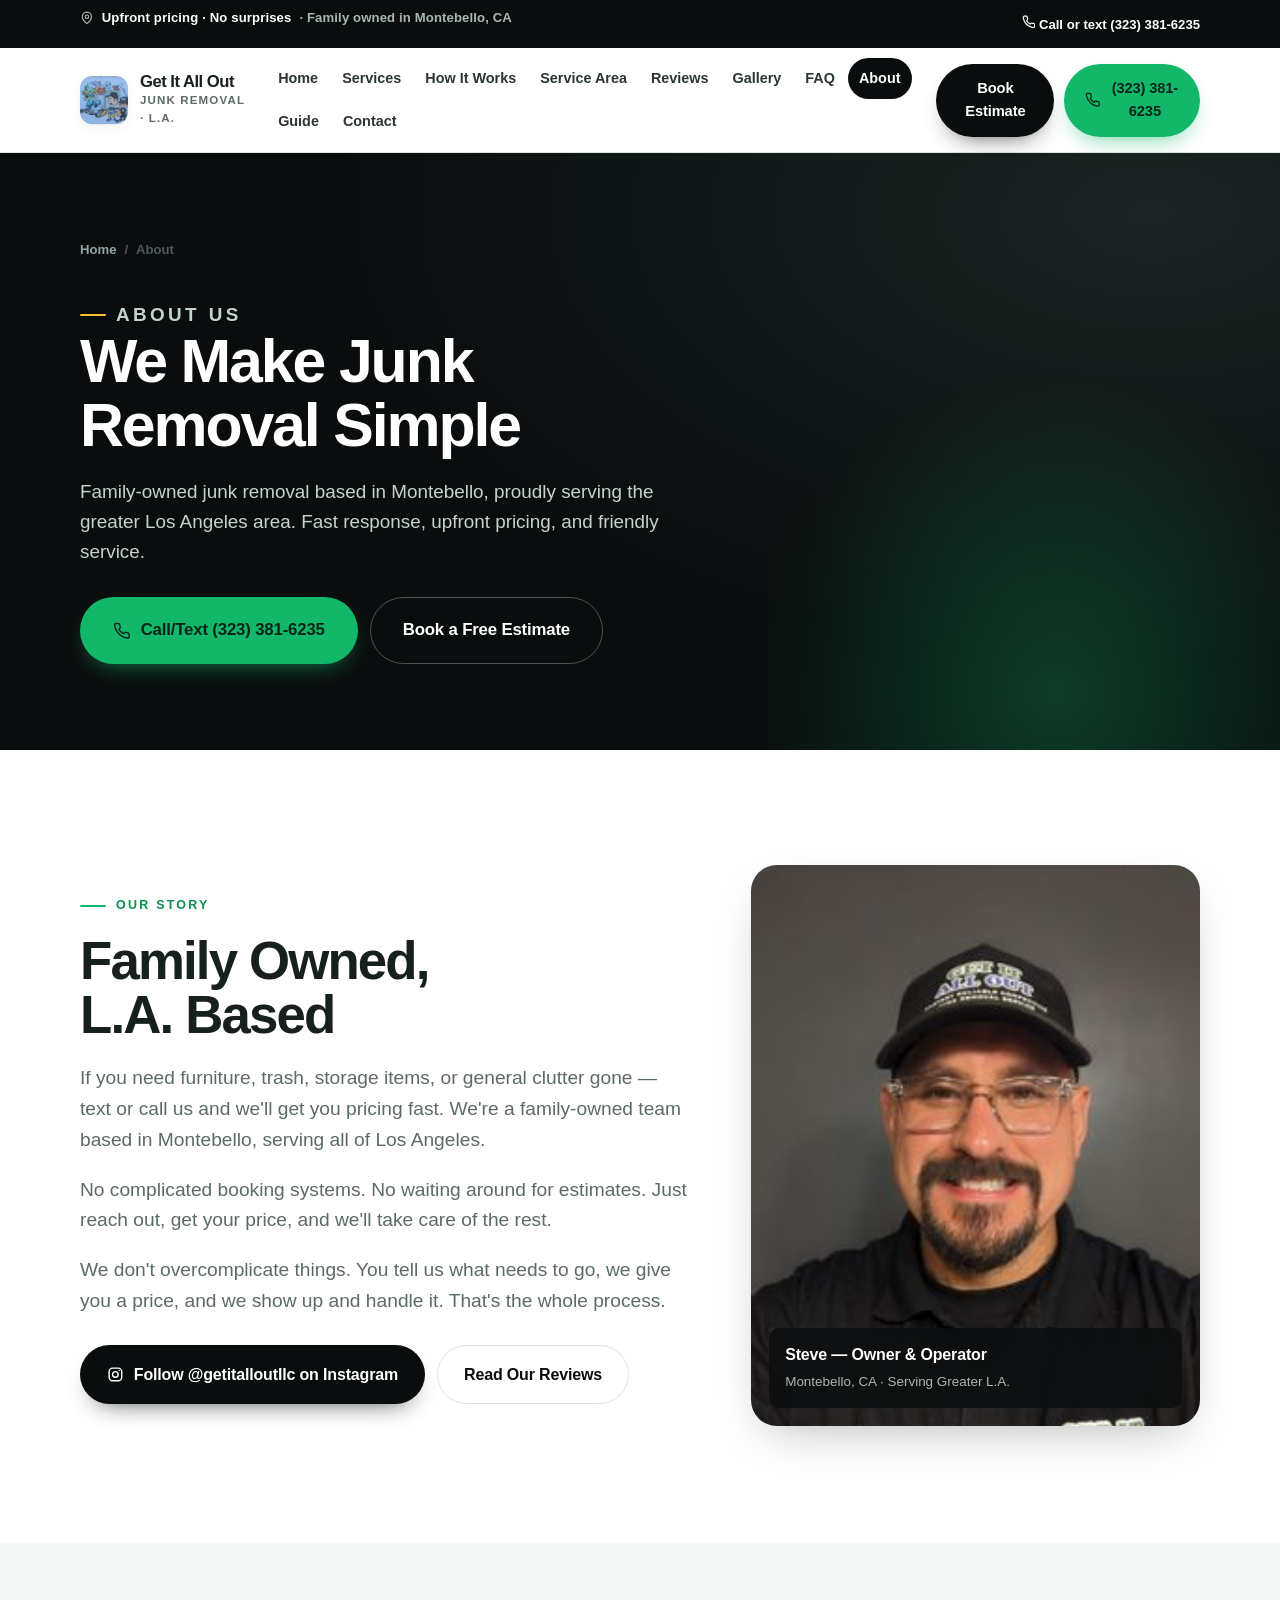
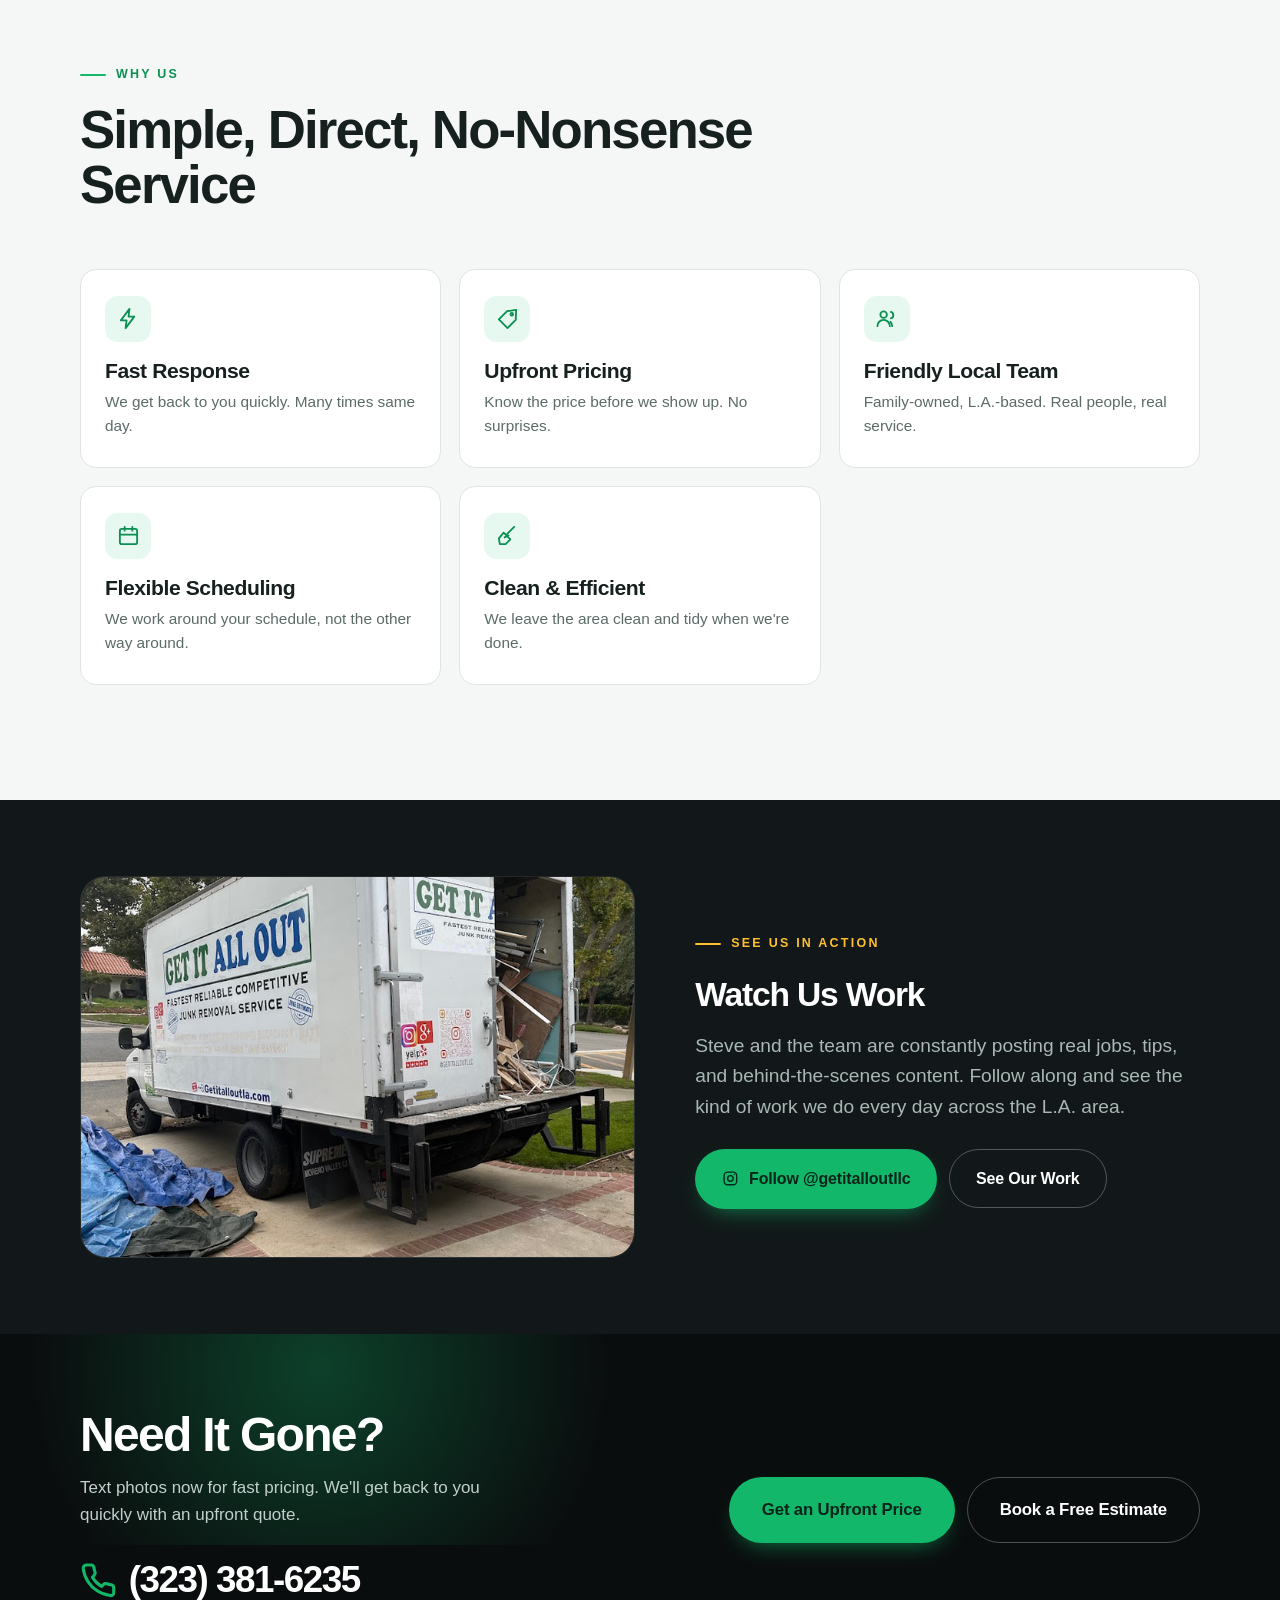
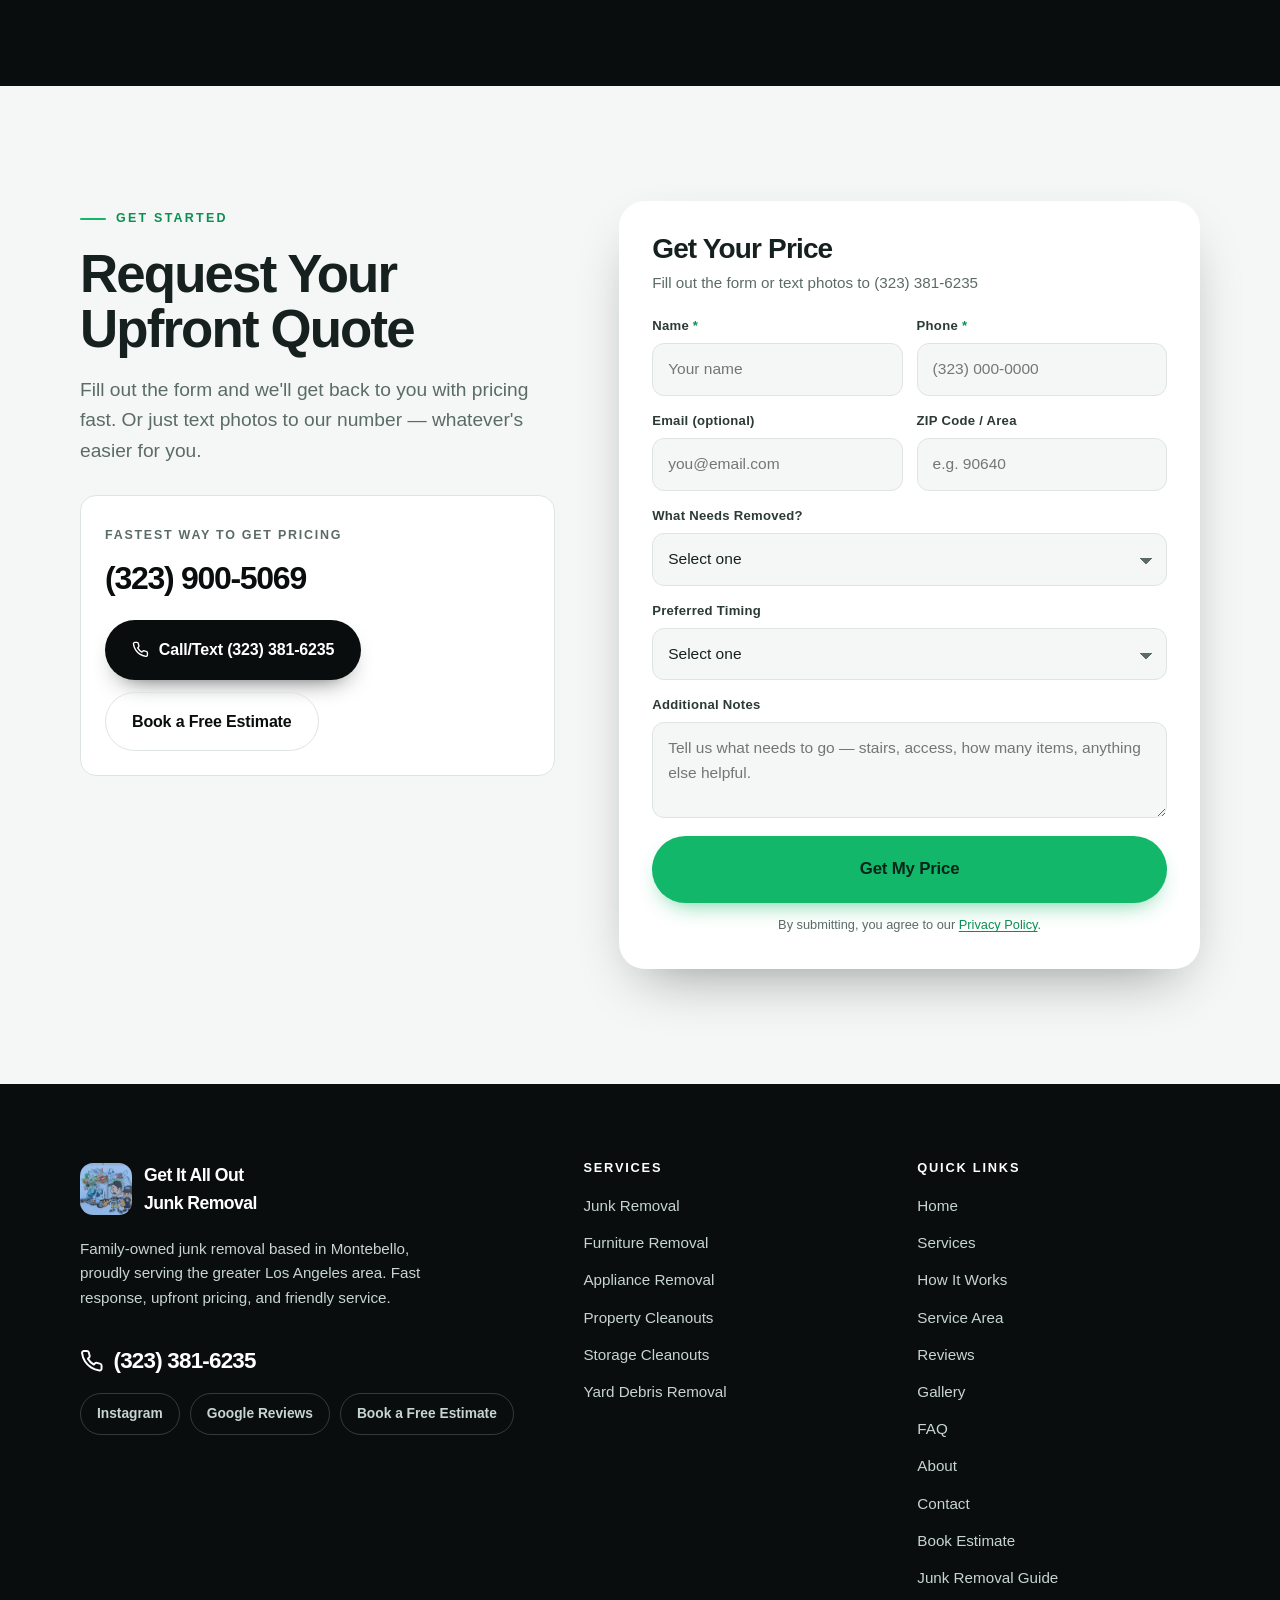
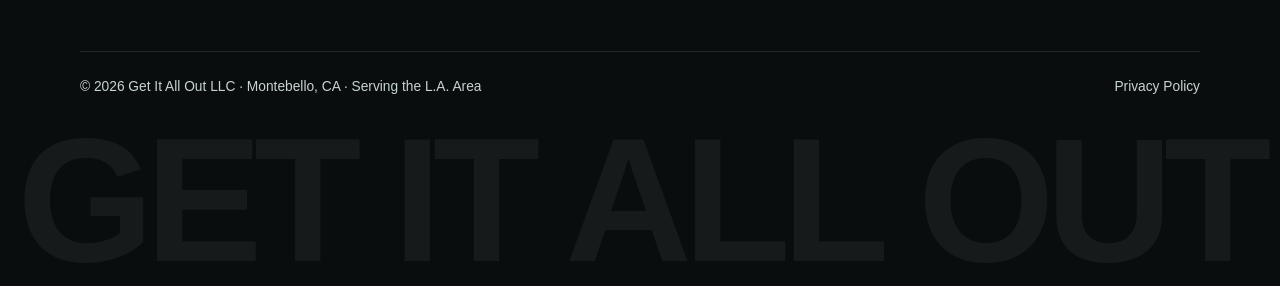
==== About/index.html @ 861f8043 "feat: website redesign" ====
<!DOCTYPE html>
<html lang="en">
<head>
  <meta charset="utf-8">
  <meta name="viewport" content="width=device-width, initial-scale=1">
  <title>About | Get It All Out Junk</title>
  <meta name="description" content="Get It All Out is a family-owned junk removal team based in Montebello, CA, serving all of Los Angeles. Simple, direct, no-nonsense service.">
  <meta name="theme-color" content="#0A0D0E">
  <meta name="author" content="Get It All Out LLC">
  <meta property="og:type" content="website">
  <meta property="og:site_name" content="Get It All Out Junk Removal">
  <meta property="og:title" content="About | Get It All Out Junk">
  <meta property="og:description" content="Get It All Out is a family-owned junk removal team based in Montebello, CA, serving all of Los Angeles. Simple, direct, no-nonsense service.">
  <meta property="og:image" content="/images/source/01-342e89443-fd9b103b1e5926c5d23c7da8d892de163de7a77faee67c82ac.png">
  <meta name="twitter:card" content="summary_large_image">
  <link rel="icon" href="/favicon.svg" type="image/svg+xml">
  <link rel="apple-touch-icon" href="/images/source/00-4235836e4-3867491998459488829.jpg">
  <link rel="stylesheet" href="/assets/css/styles.css">
</head>
<body>
  <a class="sr-only" href="#main">Skip to main content</a>
  <header class="site-header">
    <div class="header-top">
      <div class="container">
        <p class="header-top__pitch"><svg class="ico" viewBox="0 0 24 24" fill="none" stroke="currentColor" stroke-width="2" stroke-linecap="round" stroke-linejoin="round" aria-hidden="true"><path d="M20 10c0 6-8 12-8 12s-8-6-8-12a8 8 0 0 1 16 0Z"/><circle cx="12" cy="10" r="3"/></svg> <strong>Upfront pricing · No surprises</strong> · Family owned in Montebello, CA</p>
        <div class="header-top__links">
          <a href="tel:3233816235"><svg class="ico" viewBox="0 0 24 24" fill="none" stroke="currentColor" stroke-width="2" stroke-linecap="round" stroke-linejoin="round" aria-hidden="true"><path d="M22 16.9v3a2 2 0 0 1-2.2 2 19.8 19.8 0 0 1-8.6-3.1 19.5 19.5 0 0 1-6-6A19.8 19.8 0 0 1 2.1 4.2A2 2 0 0 1 4.1 2h3a2 2 0 0 1 2 1.7 12.8 12.8 0 0 0 .7 2.8 2 2 0 0 1-.5 2.1L8.1 9.9a16 16 0 0 0 6 6l1.3-1.3a2 2 0 0 1 2.1-.4 12.8 12.8 0 0 0 2.8.7 2 2 0 0 1 1.7 2Z"/></svg> Call or text (323) 381-6235</a>
        </div>
      </div>
    </div>
    <div class="container header-bar">
      <a class="brand" href="/">
        <img src="/images/source/00-4235836e4-3867491998459488829.jpg" alt="Get It All Out Junk Removal logo" width="48" height="48">
        <span>
          <span class="brand__name">Get It All Out</span>
          <span class="brand__sub">Junk Removal · L.A.</span>
        </span>
      </a>
      <nav class="nav" id="site-nav" aria-label="Main navigation">
        <button class="nav-close" type="button" aria-label="Close navigation">&times;</button>
          <a href="/">Home</a>
          <a href="/Services/">Services</a>
          <a href="/HowItWorks/">How It Works</a>
          <a href="/ServiceArea/">Service Area</a>
          <a href="/Reviews/">Reviews</a>
          <a href="/Gallery/">Gallery</a>
          <a href="/FAQ/">FAQ</a>
          <a href="/About/" aria-current="page">About</a>
          <a href="/JunkRemovalGuide/">Guide</a>
          <a href="/Contact/">Contact</a>
        <div class="nav__cta">
          <a class="btn btn--dark" href="/Booking/">Book a Free Estimate</a>
          <a class="btn" href="tel:3233816235"><svg class="ico" viewBox="0 0 24 24" fill="none" stroke="currentColor" stroke-width="2" stroke-linecap="round" stroke-linejoin="round" aria-hidden="true"><path d="M22 16.9v3a2 2 0 0 1-2.2 2 19.8 19.8 0 0 1-8.6-3.1 19.5 19.5 0 0 1-6-6A19.8 19.8 0 0 1 2.1 4.2A2 2 0 0 1 4.1 2h3a2 2 0 0 1 2 1.7 12.8 12.8 0 0 0 .7 2.8 2 2 0 0 1-.5 2.1L8.1 9.9a16 16 0 0 0 6 6l1.3-1.3a2 2 0 0 1 2.1-.4 12.8 12.8 0 0 0 2.8.7 2 2 0 0 1 1.7 2Z"/></svg> Call/Text (323) 381-6235</a>
        </div>
      </nav>
      <div class="nav-backdrop"></div>
      <div class="header-cta">
        <a class="btn btn--dark" href="/Booking/">Book Estimate</a>
        <a class="btn" href="tel:3233816235"><svg class="ico" viewBox="0 0 24 24" fill="none" stroke="currentColor" stroke-width="2" stroke-linecap="round" stroke-linejoin="round" aria-hidden="true"><path d="M22 16.9v3a2 2 0 0 1-2.2 2 19.8 19.8 0 0 1-8.6-3.1 19.5 19.5 0 0 1-6-6A19.8 19.8 0 0 1 2.1 4.2A2 2 0 0 1 4.1 2h3a2 2 0 0 1 2 1.7 12.8 12.8 0 0 0 .7 2.8 2 2 0 0 1-.5 2.1L8.1 9.9a16 16 0 0 0 6 6l1.3-1.3a2 2 0 0 1 2.1-.4 12.8 12.8 0 0 0 2.8.7 2 2 0 0 1 1.7 2Z"/></svg> (323) 381-6235</a>
        <button class="nav-toggle" type="button" aria-expanded="false" aria-controls="site-nav">
          <span></span> Menu
        </button>
      </div>
    </div>
  </header>

  <main id="main">
    <section class="page-hero">
      <div class="container">
        <nav class="crumbs" aria-label="Breadcrumb">
          <a href="/">Home</a> <span>/</span> <span>About</span>
        </nav>
        <div class="page-hero__inner">
          <p class="eyebrow eyebrow--light">About Us</p>
          <h1>We Make Junk<br>Removal Simple</h1>
          <p>Family-owned junk removal based in Montebello, proudly serving the greater Los Angeles area. Fast response, upfront pricing, and friendly service.</p>
          <div class="btn-row">
            <a class="btn btn--lg" href="tel:3233816235"><svg class="ico" viewBox="0 0 24 24" fill="none" stroke="currentColor" stroke-width="2" stroke-linecap="round" stroke-linejoin="round" aria-hidden="true"><path d="M22 16.9v3a2 2 0 0 1-2.2 2 19.8 19.8 0 0 1-8.6-3.1 19.5 19.5 0 0 1-6-6A19.8 19.8 0 0 1 2.1 4.2A2 2 0 0 1 4.1 2h3a2 2 0 0 1 2 1.7 12.8 12.8 0 0 0 .7 2.8 2 2 0 0 1-.5 2.1L8.1 9.9a16 16 0 0 0 6 6l1.3-1.3a2 2 0 0 1 2.1-.4 12.8 12.8 0 0 0 2.8.7 2 2 0 0 1 1.7 2Z"/></svg> Call/Text (323) 381-6235</a>
            <a class="btn btn--ghost btn--lg" href="/Booking/">Book a Free Estimate</a>
          </div>
        </div>
      </div>
    </section>
    <section class="section">
      <div class="container split split--wide-left">
        <div class="reveal">
          <p class="eyebrow">Our Story</p>
          <h2>Family Owned,<br>L.A. Based</h2>
          <p class="lede" style="margin-top:20px">If you need furniture, trash, storage items, or general clutter gone — text or call us and we'll get you pricing fast. We're a family-owned team based in Montebello, serving all of Los Angeles.</p>
          <p class="lede" style="margin-top:16px">No complicated booking systems. No waiting around for estimates. Just reach out, get your price, and we'll take care of the rest.</p>
          <p class="lede" style="margin-top:16px">We don't overcomplicate things. You tell us what needs to go, we give you a price, and we show up and handle it. That's the whole process.</p>
          <div class="btn-row" style="margin-top:28px">
            <a class="btn btn--dark" href="https://www.instagram.com/getitalloutllc" target="_blank" rel="noopener"><svg class="ico" viewBox="0 0 24 24" fill="none" stroke="currentColor" stroke-width="2" stroke-linecap="round" stroke-linejoin="round" aria-hidden="true"><rect x="3" y="3" width="18" height="18" rx="5"/><circle cx="12" cy="12" r="4"/><path d="M17.5 6.5h.01"/></svg> Follow @getitalloutllc on Instagram</a>
            <a class="btn btn--outline" href="/Reviews/">Read Our Reviews</a>
          </div>
        </div>
        <div class="portrait reveal">
          <img src="/images/source/02-b3a10351251fec507ca925e68c69e0afa06f251ff2465fe71ad23e2c6fd7.jpg" alt="Steve, owner of Get It All Out Junk Removal, family-owned business based in Montebello, CA serving the L.A. area" loading="lazy">
          <div class="portrait__tag">
            <strong>Steve — Owner &amp; Operator</strong>
            <span>Montebello, CA · Serving Greater L.A.</span>
          </div>
        </div>
      </div>
    </section>

    <section class="section section--mist">
      <div class="container">
        <div class="section-head">
          <p class="eyebrow">Why Us</p>
          <h2>Simple, Direct, No-Nonsense Service</h2>
        </div>
        <div class="grid grid--3">
          <article class="card reveal"><div class="card__icon"><svg viewBox="0 0 24 24" fill="none" stroke="currentColor" stroke-width="1.9" stroke-linecap="round" stroke-linejoin="round" aria-hidden="true"><path d="M13 2 4 14h6l-1 8 9-12h-6Z"/></svg></div><h3>Fast Response</h3><p>We get back to you quickly. Many times same day.</p></article>
          <article class="card reveal"><div class="card__icon"><svg viewBox="0 0 24 24" fill="none" stroke="currentColor" stroke-width="1.9" stroke-linecap="round" stroke-linejoin="round" aria-hidden="true"><path d="M20.6 13.4 12 22l-9-9 8.6-8.6L21 3Z"/><circle cx="16.5" cy="7.5" r="1.4"/></svg></div><h3>Upfront Pricing</h3><p>Know the price before we show up. No surprises.</p></article>
          <article class="card reveal"><div class="card__icon"><svg viewBox="0 0 24 24" fill="none" stroke="currentColor" stroke-width="1.9" stroke-linecap="round" stroke-linejoin="round" aria-hidden="true"><circle cx="9" cy="8" r="3.4"/><path d="M2.5 20a6.5 6.5 0 0 1 13 0"/><path d="M16.5 5.2a3.4 3.4 0 0 1 0 6.6"/><path d="M18 20a6.4 6.4 0 0 0-2-4.6"/></svg></div><h3>Friendly Local Team</h3><p>Family-owned, L.A.-based. Real people, real service.</p></article>
          <article class="card reveal"><div class="card__icon"><svg viewBox="0 0 24 24" fill="none" stroke="currentColor" stroke-width="1.9" stroke-linecap="round" stroke-linejoin="round" aria-hidden="true"><rect x="3" y="5" width="18" height="16" rx="2"/><path d="M8 3v4M16 3v4M3 11h18"/></svg></div><h3>Flexible Scheduling</h3><p>We work around your schedule, not the other way around.</p></article>
          <article class="card reveal"><div class="card__icon"><svg viewBox="0 0 24 24" fill="none" stroke="currentColor" stroke-width="1.9" stroke-linecap="round" stroke-linejoin="round" aria-hidden="true"><path d="M19 3 11 11"/><path d="M8 9l7 7-5 5H4l-1-6Z"/><path d="M9 14l4-2"/></svg></div><h3>Clean & Efficient</h3><p>We leave the area clean and tidy when we're done.</p></article>
        </div>
      </div>
    </section>

    <section class="section section--tight statband">
      <div class="container statband__grid">
        <div class="statband__media reveal"><img src="/images/source/01-342e89443-fd9b103b1e5926c5d23c7da8d892de163de7a77faee67c82ac.png" alt="Get It All Out Junk branded truck loaded with items for removal in Los Angeles" loading="lazy"></div>
        <div class="reveal">
          <p class="eyebrow eyebrow--light">See Us In Action</p>
          <h2>Watch Us Work</h2>
          <p class="lede lede--light" style="margin-top:18px">Steve and the team are constantly posting real jobs, tips, and behind-the-scenes content. Follow along and see the kind of work we do every day across the L.A. area.</p>
          <div class="btn-row" style="margin-top:26px">
            <a class="btn" href="https://www.instagram.com/getitalloutllc" target="_blank" rel="noopener"><svg class="ico" viewBox="0 0 24 24" fill="none" stroke="currentColor" stroke-width="2" stroke-linecap="round" stroke-linejoin="round" aria-hidden="true"><rect x="3" y="3" width="18" height="18" rx="5"/><circle cx="12" cy="12" r="4"/><path d="M17.5 6.5h.01"/></svg> Follow @getitalloutllc</a>
            <a class="btn btn--ghost" href="/Gallery/">See Our Work</a>
          </div>
        </div>
      </div>
    </section>

    <section class="section section--tight cta-band">
      <div class="container cta-band__inner">
        <div>
          <h2>Need It Gone?</h2>
          <p>Text photos now for fast pricing. We'll get back to you quickly with an upfront quote.</p>
          <a class="phone-xl" href="tel:3233816235" style="margin-top:22px"><svg class="ico" viewBox="0 0 24 24" fill="none" stroke="currentColor" stroke-width="2" stroke-linecap="round" stroke-linejoin="round" aria-hidden="true"><path d="M22 16.9v3a2 2 0 0 1-2.2 2 19.8 19.8 0 0 1-8.6-3.1 19.5 19.5 0 0 1-6-6A19.8 19.8 0 0 1 2.1 4.2A2 2 0 0 1 4.1 2h3a2 2 0 0 1 2 1.7 12.8 12.8 0 0 0 .7 2.8 2 2 0 0 1-.5 2.1L8.1 9.9a16 16 0 0 0 6 6l1.3-1.3a2 2 0 0 1 2.1-.4 12.8 12.8 0 0 0 2.8.7 2 2 0 0 1 1.7 2Z"/></svg> (323) 381-6235</a>
        </div>
        <div class="btn-row">
          <a class="btn btn--lg" href="/Contact/">Get an Upfront Price</a>
          <a class="btn btn--ghost btn--lg" href="/Booking/">Book a Free Estimate</a>
        </div>
      </div>
    </section>

    <section class="section quote-section" id="quote">
      <div class="container">
        <div class="alert-sent" role="status">
        <svg width="22" height="22" style="color:#13B76A;margin-top:3px;flex:none" viewBox="0 0 24 24" fill="none" stroke="currentColor" stroke-width="2.4" stroke-linecap="round" stroke-linejoin="round" aria-hidden="true"><path d="M20 6 9 17l-5-5"/></svg>
        <div>
          <strong>Thanks, your message was sent.</strong>
          <p>We'll get back to you with an upfront price fast. Need it sooner? Call or text <a href="tel:3233816235">(323) 381-6235</a>.</p>
        </div>
      </div>
        <div class="quote-section__grid">
          <div class="reveal">
            <p class="eyebrow">Get Started</p>
            <h2>Request Your<br>Upfront Quote</h2>
            <p class="lede" style="margin-top:18px">Fill out the form and we'll get back to you with pricing fast. Or just text photos to our number — whatever's easier for you.</p>
            <div class="fastbox">
              <span class="fastbox__label">Fastest way to get pricing</span>
              <a class="big" href="tel:3239005069">(323) 900-5069</a>
              <div class="btn-row">
                <a class="btn btn--dark" href="tel:3233816235"><svg class="ico" viewBox="0 0 24 24" fill="none" stroke="currentColor" stroke-width="2" stroke-linecap="round" stroke-linejoin="round" aria-hidden="true"><path d="M22 16.9v3a2 2 0 0 1-2.2 2 19.8 19.8 0 0 1-8.6-3.1 19.5 19.5 0 0 1-6-6A19.8 19.8 0 0 1 2.1 4.2A2 2 0 0 1 4.1 2h3a2 2 0 0 1 2 1.7 12.8 12.8 0 0 0 .7 2.8 2 2 0 0 1-.5 2.1L8.1 9.9a16 16 0 0 0 6 6l1.3-1.3a2 2 0 0 1 2.1-.4 12.8 12.8 0 0 0 2.8.7 2 2 0 0 1 1.7 2Z"/></svg> Call/Text (323) 381-6235</a>
                <a class="btn btn--outline" href="/Booking/">Book a Free Estimate</a>
              </div>
            </div>
          </div>
          <div class="reveal">
            <div class="form-card">
        <div class="form-card__head">
          <h2>Get Your Price</h2>
          <p>Fill out the form or text photos to (323) 381-6235</p>
        </div>
        <div class="form-body">
          <form method="POST" action="https://vision.leadrai.com/api/forms/5715522718ffaf05262fbb32a637762d" data-leadr>
            <input type="hidden" name="_form" value="Quote request">
            <input type="hidden" name="_page" value="">
            <input type="text" name="_gotcha" tabindex="-1" autocomplete="off" style="display:none">
            <div class="form-grid">
            <div class="field">
              <label for="f-quote-name">Name <span class="req">*</span></label>
              <input type="text" id="f-quote-name" name="name" required autocomplete="name" placeholder="Your name">
            </div>
            <div class="field">
              <label for="f-quote-phone">Phone <span class="req">*</span></label>
              <input type="tel" id="f-quote-phone" name="phone" required autocomplete="tel" placeholder="(323) 000-0000">
            </div>
            <div class="field">
              <label for="f-quote-email">Email (optional)</label>
              <input type="email" id="f-quote-email" name="email" autocomplete="email" placeholder="you@email.com">
            </div>
            <div class="field">
              <label for="f-quote-zip-code-or-area">ZIP Code / Area</label>
              <input type="text" id="f-quote-zip-code-or-area" name="ZIP code or area" placeholder="e.g. 90640">
            </div>
            <div class="field field--full">
              <label for="f-quote-what-needs-removed">What Needs Removed?</label>
              <select id="f-quote-what-needs-removed" name="What needs removed">
                <option value="">Select one</option>
                <option value="Furniture removal">Furniture removal</option>
                <option value="Appliance removal">Appliance removal</option>
                <option value="Garage junk">Garage junk</option>
                <option value="Storage unit cleanout">Storage unit cleanout</option>
                <option value="Yard debris">Yard debris</option>
                <option value="Household junk">Household junk</option>
                <option value="Property cleanout">Property cleanout</option>
                <option value="Bulky item pickup">Bulky item pickup</option>
                <option value="Something else / not sure">Something else / not sure</option>
              </select>
            </div>
            <div class="field field--full">
              <label for="f-quote-preferred-timing">Preferred Timing</label>
              <select id="f-quote-preferred-timing" name="Preferred timing">
                <option value="">Select one</option>
                <option value="As soon as possible">As soon as possible</option>
                <option value="Same day if available">Same day if available</option>
                <option value="Within a few days">Within a few days</option>
                <option value="This weekend">This weekend</option>
                <option value="Next week">Next week</option>
                <option value="Just getting pricing for now">Just getting pricing for now</option>
              </select>
            </div>
            <div class="field field--full">
              <label for="f-quote-additional-notes">Additional Notes</label>
              <textarea id="f-quote-additional-notes" name="Additional notes" placeholder="Tell us what needs to go — stairs, access, how many items, anything else helpful."></textarea>
            </div>
            </div>
            <div class="form-actions">
              <button class="btn btn--lg btn--block" type="submit">Get My Price</button>
              <p class="form-note">By submitting, you agree to our <a href="/Privacy/">Privacy Policy</a>.</p>
            </div>
          </form>
        </div>
        <div class="form-status" role="status" aria-live="polite"></div>
      </div>
          </div>
        </div>
      </div>
    </section>
  </main>

  <footer class="site-footer">
    <div class="container">
      <div class="footer-grid">
        <div>
          <div class="footer-brand">
            <img src="/images/source/00-4235836e4-3867491998459488829.jpg" alt="Get It All Out Junk Removal logo" width="52" height="52">
            <strong>Get It All Out<br>Junk Removal</strong>
          </div>
          <p>Family-owned junk removal based in Montebello, proudly serving the greater Los Angeles area. Fast response, upfront pricing, and friendly service.</p>
          <a class="footer-phone" href="tel:3233816235"><svg class="ico" viewBox="0 0 24 24" fill="none" stroke="currentColor" stroke-width="2" stroke-linecap="round" stroke-linejoin="round" aria-hidden="true"><path d="M22 16.9v3a2 2 0 0 1-2.2 2 19.8 19.8 0 0 1-8.6-3.1 19.5 19.5 0 0 1-6-6A19.8 19.8 0 0 1 2.1 4.2A2 2 0 0 1 4.1 2h3a2 2 0 0 1 2 1.7 12.8 12.8 0 0 0 .7 2.8 2 2 0 0 1-.5 2.1L8.1 9.9a16 16 0 0 0 6 6l1.3-1.3a2 2 0 0 1 2.1-.4 12.8 12.8 0 0 0 2.8.7 2 2 0 0 1 1.7 2Z"/></svg> (323) 381-6235</a>
          <div class="footer-social">
            <a href="https://www.instagram.com/getitalloutllc" target="_blank" rel="noopener">Instagram</a>
            <a href="https://share.google/wnN1zUw3tu8OWKQQQ" target="_blank" rel="noopener">Google Reviews</a>
            <a href="/Booking/">Book a Free Estimate</a>
          </div>
        </div>
        <div>
          <h4>Services</h4>
          <ul class="footer-links">
          <li><a href="/Services/">Junk Removal</a></li>
          <li><a href="/Services/#furniture">Furniture Removal</a></li>
          <li><a href="/Services/#appliances">Appliance Removal</a></li>
          <li><a href="/Services/#cleanouts">Property Cleanouts</a></li>
          <li><a href="/Services/#storage">Storage Cleanouts</a></li>
          <li><a href="/Services/#yard">Yard Debris Removal</a></li>
          </ul>
        </div>
        <div>
          <h4>Quick Links</h4>
          <ul class="footer-links">
          <li><a href="/">Home</a></li>
          <li><a href="/Services/">Services</a></li>
          <li><a href="/HowItWorks/">How It Works</a></li>
          <li><a href="/ServiceArea/">Service Area</a></li>
          <li><a href="/Reviews/">Reviews</a></li>
          <li><a href="/Gallery/">Gallery</a></li>
          <li><a href="/FAQ/">FAQ</a></li>
          <li><a href="/About/">About</a></li>
          <li><a href="/Contact/">Contact</a></li>
          <li><a href="/Booking/">Book Estimate</a></li>
          <li><a href="/JunkRemovalGuide/">Junk Removal Guide</a></li>
          </ul>
        </div>
      </div>
      <div class="footer-bottom">
        <span>&copy; <span data-year>2026</span> Get It All Out LLC · Montebello, CA · Serving the L.A. Area</span>
        <span><a href="/Privacy/">Privacy Policy</a></span>
      </div>
    </div>
    <div class="wordmark" aria-hidden="true">GET IT ALL OUT</div>
  </footer>

  <div class="callbar">
    <a class="btn btn--dark" href="/Booking/">Book Estimate</a>
    <a class="btn" href="tel:3233816235"><svg class="ico" viewBox="0 0 24 24" fill="none" stroke="currentColor" stroke-width="2" stroke-linecap="round" stroke-linejoin="round" aria-hidden="true"><path d="M22 16.9v3a2 2 0 0 1-2.2 2 19.8 19.8 0 0 1-8.6-3.1 19.5 19.5 0 0 1-6-6A19.8 19.8 0 0 1 2.1 4.2A2 2 0 0 1 4.1 2h3a2 2 0 0 1 2 1.7 12.8 12.8 0 0 0 .7 2.8 2 2 0 0 1-.5 2.1L8.1 9.9a16 16 0 0 0 6 6l1.3-1.3a2 2 0 0 1 2.1-.4 12.8 12.8 0 0 0 2.8.7 2 2 0 0 1 1.7 2Z"/></svg> Call/Text</a>
  </div>

  <script src="/assets/js/main.js" defer></script>
</body>
</html>
---- assets/css/styles.css ----
/* ==========================================================================
   Get It All Out Junk Removal — Montebello, CA
   Design system + layout (vanilla CSS)
   ========================================================================== */

:root {
  --ink: #0A0D0E;
  --ink-2: #121819;
  --ink-3: #1C2426;
  --paper: #ffffff;
  --mist: #F4F7F5;
  --mist-2: #E9EEEB;
  --line: #DEE5E1;
  --text: #16201F;
  --muted: #5B6B68;
  --muted-dark: #A9B8B4;

  --brand: #13B76A;
  --brand-dark: #0B8F52;
  --brand-soft: #E6F8EF;
  --accent: #FFC02E;

  --radius-s: 10px;
  --radius: 16px;
  --radius-l: 26px;
  --shadow-s: 0 1px 2px rgba(10, 13, 14, .06), 0 4px 12px rgba(10, 13, 14, .05);
  --shadow: 0 18px 50px -20px rgba(10, 13, 14, .35);
  --shadow-card: 0 24px 60px -24px rgba(10, 13, 14, .45);

  --maxw: 1200px;
  --gut: clamp(18px, 4vw, 40px);
  --sp: clamp(64px, 9vw, 120px);
}

* { box-sizing: border-box; }

html {
  -webkit-text-size-adjust: 100%;
  scroll-behavior: smooth;
  scroll-padding-top: 90px;
}

body {
  margin: 0;
  background: var(--paper);
  color: var(--text);
  font-family: "Inter", -apple-system, BlinkMacSystemFont, "Segoe UI", Roboto, Helvetica, Arial, sans-serif;
  font-size: 17px;
  line-height: 1.6;
  -webkit-font-smoothing: antialiased;
  overflow-x: hidden;
}

img { max-width: 100%; display: block; height: auto; }
a { color: inherit; text-decoration: none; }
button { font: inherit; }

h1, h2, h3, h4 {
  margin: 0;
  line-height: 1.04;
  letter-spacing: -.035em;
  font-weight: 800;
}

h1 { font-size: clamp(2.5rem, 7vw, 4.6rem); }
h2 { font-size: clamp(2rem, 4.6vw, 3.3rem); }
h3 { font-size: clamp(1.1rem, 1.8vw, 1.32rem); letter-spacing: -.02em; }
p { margin: 0 0 1em; }
p:last-child { margin-bottom: 0; }

::selection { background: var(--brand); color: #fff; }

:focus-visible {
  outline: 3px solid var(--brand);
  outline-offset: 3px;
  border-radius: 4px;
}

.container {
  width: 100%;
  max-width: var(--maxw);
  margin-inline: auto;
  padding-inline: var(--gut);
}

.section { padding-block: var(--sp); }
.section--mist { background: var(--mist); }
.section--tight { padding-block: clamp(44px, 6vw, 76px); }

.sr-only {
  position: absolute; width: 1px; height: 1px;
  padding: 0; margin: -1px; overflow: hidden;
  clip: rect(0 0 0 0); white-space: nowrap; border: 0;
}

/* ---------- Eyebrow + headings ---------- */
.eyebrow {
  display: inline-flex;
  align-items: center;
  gap: 10px;
  font-size: .78rem;
  font-weight: 700;
  letter-spacing: .18em;
  text-transform: uppercase;
  color: var(--brand-dark);
  margin: 0 0 18px;
}
.eyebrow::before {
  content: "";
  width: 26px; height: 2px;
  background: var(--brand);
  border-radius: 2px;
}
.eyebrow--light { color: var(--accent); }
.eyebrow--light::before { background: var(--accent); }

.lede {
  font-size: clamp(1.05rem, 1.5vw, 1.2rem);
  color: var(--muted);
  max-width: 62ch;
}
.lede--light { color: var(--muted-dark); }

.section-head { max-width: 760px; margin-bottom: clamp(36px, 5vw, 56px); }
.section-head--center { margin-inline: auto; text-align: center; }
.section-head--center .eyebrow { justify-content: center; }

/* ---------- Buttons ---------- */
.btn {
  --btn-bg: var(--brand);
  --btn-fg: #06251a;
  display: inline-flex;
  align-items: center;
  justify-content: center;
  gap: 10px;
  padding: 16px 26px;
  background: var(--btn-bg);
  color: var(--btn-fg);
  border: 1px solid transparent;
  border-radius: 999px;
  font-weight: 750;
  font-size: 1rem;
  letter-spacing: -.01em;
  cursor: pointer;
  transition: transform .18s ease, box-shadow .18s ease, background .18s ease, color .18s ease, border-color .18s ease;
  box-shadow: 0 10px 24px -12px rgba(19, 183, 106, .8);
  text-align: center;
}
.btn:hover { transform: translateY(-2px); box-shadow: 0 16px 30px -14px rgba(19, 183, 106, .9); }
.btn:active { transform: translateY(0); }

.btn--dark {
  --btn-bg: var(--ink);
  --btn-fg: #fff;
  box-shadow: 0 12px 26px -16px rgba(10, 13, 14, .9);
}
.btn--dark:hover { box-shadow: 0 18px 32px -18px rgba(10, 13, 14, .95); }

.btn--ghost {
  --btn-bg: transparent;
  --btn-fg: #fff;
  border-color: rgba(255, 255, 255, .28);
  box-shadow: none;
  backdrop-filter: blur(6px);
}
.btn--ghost:hover { background: rgba(255, 255, 255, .1); border-color: rgba(255, 255, 255, .5); }

.btn--outline {
  --btn-bg: transparent;
  --btn-fg: var(--ink);
  border-color: var(--line);
  box-shadow: none;
}
.btn--outline:hover { border-color: var(--ink); background: #fff; }

.btn--lg { padding: 19px 32px; font-size: 1.05rem; }
.btn--block { width: 100%; }

.btn-row {
  display: flex;
  flex-wrap: wrap;
  gap: 12px;
  align-items: center;
}

.ico { width: 1.05em; height: 1.05em; flex: none; }

/* ---------- Header ---------- */
.site-header {
  position: sticky;
  top: 0;
  z-index: 60;
  background: rgba(255, 255, 255, .88);
  backdrop-filter: saturate(160%) blur(14px);
  border-bottom: 1px solid var(--line);
}
.header-top {
  background: var(--ink);
  color: #fff;
  font-size: .82rem;
}
.header-top .container {
  display: flex;
  align-items: center;
  justify-content: space-between;
  gap: 16px;
  min-height: 40px;
  padding-block: 7px;
}
.header-top__pitch {
  display: flex; align-items: center; gap: 8px;
  color: var(--muted-dark);
  font-weight: 600;
  letter-spacing: .01em;
}
.header-top__pitch strong { color: #fff; font-weight: 700; }
.header-top__links { display: flex; align-items: center; gap: 18px; font-weight: 650; }
.header-top__links a { color: #fff; }
.header-top__links a:hover { color: var(--brand); }

.header-bar {
  display: flex;
  align-items: center;
  gap: 18px;
  min-height: 74px;
  padding-block: 10px;
}

.brand { display: flex; align-items: center; gap: 12px; margin-right: auto; }
.brand img {
  width: 48px; height: 48px;
  border-radius: 12px;
  object-fit: cover;
  box-shadow: var(--shadow-s);
}
.brand__name {
  display: block;
  font-weight: 850;
  font-size: 1.04rem;
  letter-spacing: -.03em;
  line-height: 1.1;
}
.brand__sub {
  display: block;
  font-size: .72rem;
  font-weight: 650;
  letter-spacing: .1em;
  text-transform: uppercase;
  color: var(--muted);
}

.nav { display: flex; align-items: center; gap: 2px; flex-wrap: wrap; }
.nav a {
  padding: 9px 11px;
  border-radius: 999px;
  font-size: .9rem;
  font-weight: 650;
  color: #2A3634;
  white-space: nowrap;
  transition: background .15s ease, color .15s ease;
}
.nav a:hover { background: var(--mist); color: var(--ink); }
.nav a[aria-current="page"] { background: var(--ink); color: #fff; }

.header-cta { display: flex; align-items: center; gap: 10px; }
.header-cta .btn { padding: 12px 20px; font-size: .92rem; }

.nav-toggle {
  display: none;
  align-items: center;
  gap: 9px;
  padding: 11px 16px;
  border: 1px solid var(--line);
  border-radius: 999px;
  background: #fff;
  font-weight: 700;
  font-size: .9rem;
  cursor: pointer;
}
.nav-toggle span {
  position: relative;
  width: 16px; height: 2px;
  background: var(--ink);
  border-radius: 2px;
  display: block;
}
.nav-toggle span::before,
.nav-toggle span::after {
  content: ""; position: absolute; left: 0;
  width: 16px; height: 2px; background: var(--ink); border-radius: 2px;
}
.nav-toggle span::before { top: -5px; }
.nav-toggle span::after { top: 5px; }

@media (max-width: 1140px) {
  .nav a { font-size: .85rem; padding: 8px 9px; }
  .brand__sub { display: none; }
}

@media (max-width: 980px) {
  .nav-toggle { display: inline-flex; }
  .nav {
    position: fixed;
    inset: 0 0 0 auto;
    width: min(360px, 86vw);
    flex-direction: column;
    align-items: stretch;
    gap: 4px;
    background: #fff;
    padding: 96px 22px 32px;
    box-shadow: -20px 0 60px -30px rgba(0, 0, 0, .5);
    transform: translateX(102%);
    transition: transform .3s cubic-bezier(.4, 0, .2, 1);
    overflow-y: auto;
    z-index: 70;
  }
  .nav[data-open="true"] { transform: translateX(0); }
  .nav a { padding: 13px 14px; font-size: 1rem; border-radius: var(--radius-s); }
  .nav__cta { margin-top: 14px; display: grid; gap: 10px; }
  .header-cta .btn--dark { display: none; }
  .nav-backdrop {
    position: fixed; inset: 0;
    background: rgba(10, 13, 14, .5);
    opacity: 0; pointer-events: none;
    transition: opacity .3s ease;
    z-index: 65;
  }
  .nav-backdrop[data-open="true"] { opacity: 1; pointer-events: auto; }
  .nav-close {
    position: absolute; top: 24px; right: 22px;
    width: 42px; height: 42px;
    border-radius: 50%;
    border: 1px solid var(--line);
    background: #fff;
    font-size: 1.3rem;
    line-height: 1;
    cursor: pointer;
  }
}
@media (min-width: 981px) { .nav__cta, .nav-close, .nav-backdrop { display: none; } }

@media (max-width: 620px) {
  .header-top__pitch { display: none; }
  .header-top .container { justify-content: center; }
  .header-cta .btn { padding: 11px 16px; }
}

/* ---------- Hero ---------- */
.hero {
  position: relative;
  background: radial-gradient(120% 120% at 85% 0%, #1A2422 0%, var(--ink) 55%);
  color: #fff;
  overflow: hidden;
  padding-block: clamp(42px, 6vw, 76px) clamp(56px, 7vw, 92px);
}
.hero::after {
  content: "";
  position: absolute;
  inset: auto -10% -45% 55%;
  height: 70%;
  background: radial-gradient(circle at center, rgba(19, 183, 106, .35), transparent 62%);
  filter: blur(10px);
  pointer-events: none;
}
.hero__grid {
  position: relative;
  display: grid;
  grid-template-columns: minmax(0, 1.05fr) minmax(330px, .95fr);
  gap: clamp(32px, 5vw, 64px);
  align-items: start;
  z-index: 2;
}
.pill {
  display: inline-flex;
  align-items: center;
  gap: 9px;
  padding: 8px 16px 8px 12px;
  border: 1px solid rgba(255, 255, 255, .2);
  border-radius: 999px;
  background: rgba(255, 255, 255, .07);
  font-size: .82rem;
  font-weight: 700;
  letter-spacing: .02em;
}
.pill__dot {
  width: 8px; height: 8px; border-radius: 50%;
  background: var(--brand);
  box-shadow: 0 0 0 4px rgba(19, 183, 106, .22);
}
.hero h1 { margin: 22px 0 0; }
.hero h1 .line-2 {
  display: block;
  color: var(--brand);
}
.hero__sub {
  margin: 22px 0 28px;
  font-size: clamp(1.05rem, 1.6vw, 1.22rem);
  color: #C9D6D2;
  max-width: 48ch;
}
.hero .btn-row { margin-bottom: 30px; }

.hero__chips {
  display: flex;
  flex-wrap: wrap;
  gap: 10px 10px;
  list-style: none;
  margin: 0;
  padding: 0;
}
.hero__chips li {
  display: inline-flex;
  align-items: center;
  gap: 8px;
  padding: 9px 15px;
  border-radius: 999px;
  background: rgba(255, 255, 255, .06);
  border: 1px solid rgba(255, 255, 255, .12);
  font-size: .86rem;
  font-weight: 650;
  color: #E4EDE9;
}
.hero__chips svg { color: var(--brand); }

.hero__trust {
  display: flex;
  align-items: center;
  gap: 14px;
  margin-top: 30px;
  padding-top: 26px;
  border-top: 1px solid rgba(255, 255, 255, .12);
}
.hero__trust-num {
  font-size: 2.1rem;
  font-weight: 850;
  letter-spacing: -.04em;
  line-height: 1;
}
.hero__trust-txt { font-size: .9rem; color: #B9C8C4; font-weight: 600; }
.stars { color: var(--accent); letter-spacing: 2px; font-size: .95rem; }

@media (max-width: 940px) {
  .hero__grid { grid-template-columns: 1fr; }
  .hero__form-wrap { order: -1; }
}

/* ---------- Quote card / forms ---------- */
.form-card {
  background: #fff;
  color: var(--text);
  border-radius: var(--radius-l);
  padding: clamp(22px, 3vw, 32px);
  box-shadow: var(--shadow-card);
  border: 1px solid rgba(255, 255, 255, .5);
}
.form-card__head { margin-bottom: 20px; }
.form-card__head h2,
.form-card__head h3 {
  font-size: clamp(1.4rem, 2.4vw, 1.75rem);
  letter-spacing: -.03em;
}
.form-card__head p { margin: 8px 0 0; color: var(--muted); font-size: .95rem; }

.form-grid { display: grid; grid-template-columns: 1fr 1fr; gap: 14px; }
.field { display: flex; flex-direction: column; gap: 7px; }
.field--full { grid-column: 1 / -1; }
.field label {
  font-size: .82rem;
  font-weight: 700;
  letter-spacing: .02em;
  color: #2C3A37;
}
.field .req { color: var(--brand-dark); }
.field input,
.field select,
.field textarea {
  width: 100%;
  padding: 13px 15px;
  border: 1px solid var(--line);
  border-radius: 12px;
  background: var(--mist);
  color: var(--text);
  font: inherit;
  font-size: .97rem;
  transition: border-color .15s ease, background .15s ease, box-shadow .15s ease;
}
.field textarea { min-height: 96px; resize: vertical; }
.field input:focus,
.field select:focus,
.field textarea:focus {
  outline: none;
  background: #fff;
  border-color: var(--brand);
  box-shadow: 0 0 0 4px rgba(19, 183, 106, .14);
}
.field select { appearance: none; background-image: linear-gradient(45deg, transparent 49%, #5B6B68 50%), linear-gradient(-45deg, transparent 49%, #5B6B68 50%); background-position: calc(100% - 20px) 55%, calc(100% - 14px) 55%; background-size: 6px 6px; background-repeat: no-repeat; padding-right: 40px; }

.form-actions { margin-top: 18px; display: grid; gap: 12px; }
.form-note { font-size: .8rem; color: var(--muted); margin: 0; text-align: center; }
.form-note a { color: var(--brand-dark); text-decoration: underline; text-underline-offset: 2px; }

.form-status {
  margin-top: 14px;
  padding: 14px 16px;
  border-radius: 12px;
  font-size: .93rem;
  font-weight: 650;
  display: none;
}
.form-status[data-state="ok"] {
  display: block;
  background: var(--brand-soft);
  color: #075C36;
  border: 1px solid rgba(19, 183, 106, .35);
}
.form-status[data-state="error"] {
  display: block;
  background: #FFF1F0;
  color: #8E1E13;
  border: 1px solid #F6C6C1;
}
.form-card.is-sent .form-body { display: none; }

.alert-sent {
  display: none;
  align-items: flex-start;
  gap: 14px;
  padding: 18px 20px;
  margin-bottom: 26px;
  background: var(--brand-soft);
  border: 1px solid rgba(19, 183, 106, .35);
  border-radius: var(--radius);
  color: #064F2F;
}
.alert-sent[data-show="true"] { display: flex; }
.alert-sent strong { display: block; font-size: 1.05rem; }
.alert-sent p { margin: 4px 0 0; font-size: .93rem; color: #10684A; }

@media (max-width: 520px) {
  .form-grid { grid-template-columns: 1fr; }
}

/* ---------- Marquee ---------- */
.marquee {
  background: var(--brand);
  color: #052C1C;
  border-block: 1px solid rgba(0, 0, 0, .08);
  overflow: hidden;
  padding-block: 14px;
}
.marquee__track {
  display: flex;
  gap: 0;
  width: max-content;
  animation: slide 34s linear infinite;
}
.marquee__track span {
  display: inline-flex;
  align-items: center;
  gap: 26px;
  padding-right: 26px;
  font-weight: 800;
  font-size: clamp(.86rem, 1.5vw, 1.02rem);
  letter-spacing: .02em;
  text-transform: uppercase;
  white-space: nowrap;
}
.marquee__track span::after { content: "\25C6"; font-size: .6em; opacity: .55; }
@keyframes slide { from { transform: translateX(0); } to { transform: translateX(-50%); } }
@media (prefers-reduced-motion: reduce) { .marquee__track { animation: none; } }

/* ---------- Stat band ---------- */
.statband { background: var(--ink-2); color: #fff; }
.statband__grid {
  display: grid;
  grid-template-columns: 1.1fr 1fr;
  gap: clamp(28px, 5vw, 60px);
  align-items: center;
}
.statband__media {
  border-radius: var(--radius-l);
  overflow: hidden;
  background: linear-gradient(160deg, #1F2A28, #0E1413);
  border: 1px solid rgba(255, 255, 255, .08);
}
.statband__media img { width: 100%; aspect-ratio: 16 / 11; object-fit: cover; }
.statband__num {
  font-size: clamp(3.6rem, 9vw, 6rem);
  font-weight: 850;
  letter-spacing: -.05em;
  line-height: .9;
  color: var(--brand);
}
.statband h2 { margin: 6px 0 16px; font-size: clamp(1.5rem, 3vw, 2.1rem); }
@media (max-width: 860px) { .statband__grid { grid-template-columns: 1fr; } }

/* ---------- Service grid ---------- */
.grid { display: grid; gap: 18px; }
.grid--4 { grid-template-columns: repeat(4, 1fr); }
.grid--3 { grid-template-columns: repeat(3, 1fr); }
.grid--2 { grid-template-columns: repeat(2, 1fr); }
@media (max-width: 1020px) { .grid--4 { grid-template-columns: repeat(2, 1fr); } .grid--3 { grid-template-columns: repeat(2, 1fr); } }
@media (max-width: 640px) { .grid--4, .grid--3, .grid--2 { grid-template-columns: 1fr; } }

.card {
  position: relative;
  background: #fff;
  border: 1px solid var(--line);
  border-radius: var(--radius);
  padding: 26px 24px 28px;
  transition: transform .2s ease, box-shadow .2s ease, border-color .2s ease;
  overflow: hidden;
}
.card::before {
  content: "";
  position: absolute;
  left: 0; top: 0; bottom: 0;
  width: 3px;
  background: var(--brand);
  transform: scaleY(0);
  transform-origin: top;
  transition: transform .25s ease;
}
.card:hover { transform: translateY(-4px); box-shadow: var(--shadow); border-color: transparent; }
.card:hover::before { transform: scaleY(1); }
.card h3 { margin-bottom: 8px; }
.card p { color: var(--muted); font-size: .96rem; margin: 0; }
.card__icon {
  width: 46px; height: 46px;
  display: grid; place-items: center;
  border-radius: 13px;
  background: var(--brand-soft);
  color: var(--brand-dark);
  margin-bottom: 18px;
}
.card__icon svg { width: 23px; height: 23px; }
.card--mist { background: var(--mist); border-color: transparent; }
.card--dark {
  background: var(--ink-2);
  border-color: rgba(255, 255, 255, .08);
  color: #fff;
}
.card--dark p { color: var(--muted-dark); }
.card--dark .card__icon { background: rgba(19, 183, 106, .16); color: var(--brand); }

.card__num {
  font-size: .8rem;
  font-weight: 800;
  letter-spacing: .14em;
  color: var(--brand-dark);
  margin-bottom: 14px;
  display: block;
}

/* ---------- Steps ---------- */
.steps { counter-reset: step; display: grid; gap: 18px; grid-template-columns: repeat(3, 1fr); }
@media (max-width: 860px) { .steps { grid-template-columns: 1fr; } }
.step {
  position: relative;
  background: #fff;
  border: 1px solid var(--line);
  border-radius: var(--radius);
  padding: 30px 26px;
}
.step::after {
  counter-increment: step;
  content: "0" counter(step);
  position: absolute;
  top: 18px; right: 20px;
  font-size: 2.6rem;
  font-weight: 850;
  letter-spacing: -.06em;
  color: var(--mist-2);
  line-height: 1;
}
.step h3 { margin-bottom: 10px; position: relative; z-index: 1; }
.step p { color: var(--muted); margin: 0; font-size: .97rem; }

/* ---------- Split (about / why) ---------- */
.split {
  display: grid;
  grid-template-columns: 1fr 1fr;
  gap: clamp(30px, 5vw, 70px);
  align-items: center;
}
.split--wide-left { grid-template-columns: 1.15fr .85fr; }
@media (max-width: 900px) { .split, .split--wide-left { grid-template-columns: 1fr; } }

.portrait {
  position: relative;
  border-radius: var(--radius-l);
  overflow: hidden;
  background: var(--mist);
  box-shadow: var(--shadow);
}
.portrait img { width: 100%; aspect-ratio: 4 / 5; object-fit: cover; }
.portrait__tag {
  position: absolute;
  left: 18px; right: 18px; bottom: 18px;
  background: rgba(10, 13, 14, .82);
  backdrop-filter: blur(8px);
  color: #fff;
  border-radius: var(--radius-s);
  padding: 14px 16px;
}
.portrait__tag strong { display: block; font-size: 1rem; letter-spacing: -.01em; }
.portrait__tag span { font-size: .84rem; color: var(--muted-dark); }

.ticklist { list-style: none; margin: 24px 0 0; padding: 0; display: grid; gap: 12px; }
.ticklist li { display: flex; gap: 12px; align-items: flex-start; font-size: 1rem; }
.ticklist svg { flex: none; margin-top: 4px; color: var(--brand); width: 19px; height: 19px; }
.ticklist strong { display: block; }
.ticklist span { color: var(--muted); font-size: .94rem; }

/* ---------- Before / after slider ---------- */
.ba {
  position: relative;
  border-radius: var(--radius-l);
  overflow: hidden;
  box-shadow: var(--shadow-card);
  background: #0D1211;
  touch-action: pan-y;
  user-select: none;
}
.ba__img { position: relative; display: block; width: 100%; }
.ba__img img { width: 100%; aspect-ratio: 4 / 3; object-fit: cover; }
.ba__after { position: absolute; inset: 0; clip-path: inset(0 0 0 var(--pos, 50%)); }
.ba__handle {
  position: absolute;
  top: 0; bottom: 0;
  left: var(--pos, 50%);
  width: 3px;
  background: #fff;
  transform: translateX(-50%);
  box-shadow: 0 0 20px rgba(0, 0, 0, .45);
  cursor: ew-resize;
}
.ba__handle::after {
  content: "";
  position: absolute;
  top: 50%; left: 50%;
  width: 52px; height: 52px;
  transform: translate(-50%, -50%);
  border-radius: 50%;
  background: #fff;
  box-shadow: 0 8px 24px rgba(0, 0, 0, .35);
}
.ba__handle svg {
  position: absolute;
  top: 50%; left: 50%;
  transform: translate(-50%, -50%);
  width: 26px; height: 26px;
  color: var(--ink);
  z-index: 2;
}
.ba__range {
  position: absolute;
  inset: auto 0 0 0;
  width: 100%;
  opacity: 0;
  height: 100%;
  margin: 0;
  cursor: ew-resize;
}
.ba__label {
  position: absolute;
  top: 16px;
  padding: 6px 13px;
  border-radius: 999px;
  font-size: .72rem;
  font-weight: 800;
  letter-spacing: .14em;
  text-transform: uppercase;
  background: rgba(10, 13, 14, .72);
  color: #fff;
  backdrop-filter: blur(6px);
}
.ba__label--before { left: 16px; }
.ba__label--after { right: 16px; background: var(--brand); color: #052C1C; }
.ba__caption {
  display: flex;
  justify-content: space-between;
  align-items: center;
  gap: 16px;
  margin-top: 14px;
  font-size: .88rem;
  color: var(--muted);
  font-weight: 650;
}

/* ---------- Gallery ---------- */
.gallery-grid { display: grid; grid-template-columns: repeat(2, 1fr); gap: 18px; }
@media (max-width: 700px) { .gallery-grid { grid-template-columns: 1fr; } }
.shot {
  border-radius: var(--radius);
  overflow: hidden;
  background: var(--mist);
  border: 1px solid var(--line);
}
.shot img { width: 100%; aspect-ratio: 4 / 3; object-fit: cover; transition: transform .4s ease; }
.shot:hover img { transform: scale(1.03); }
.shot figcaption { padding: 14px 18px; font-size: .9rem; font-weight: 650; color: var(--muted); background: #fff; }

/* ---------- CTA band ---------- */
.cta-band {
  position: relative;
  background: var(--ink);
  color: #fff;
  overflow: hidden;
}
.cta-band::before {
  content: "";
  position: absolute;
  inset: -40% 40% 40% -10%;
  background: radial-gradient(circle at center, rgba(19, 183, 106, .3), transparent 60%);
}
.cta-band__inner {
  position: relative;
  display: grid;
  grid-template-columns: 1.2fr auto;
  gap: clamp(24px, 4vw, 50px);
  align-items: center;
}
.cta-band h2 { font-size: clamp(1.9rem, 4.4vw, 3rem); }
.cta-band p { margin: 14px 0 0; color: #C2D0CC; max-width: 48ch; }
.cta-band .btn-row { justify-content: flex-end; }
@media (max-width: 880px) {
  .cta-band__inner { grid-template-columns: 1fr; }
  .cta-band .btn-row { justify-content: flex-start; }
}

.phone-xl {
  display: inline-flex;
  align-items: center;
  gap: 12px;
  font-size: clamp(1.6rem, 3.4vw, 2.3rem);
  font-weight: 850;
  letter-spacing: -.04em;
  color: #fff;
}
.phone-xl:hover { color: var(--brand); }
.phone-xl svg { width: 1em; height: 1em; color: var(--brand); }

/* ---------- Quote section ---------- */
.quote-section { background: var(--mist); }
.quote-section__grid {
  display: grid;
  grid-template-columns: .9fr 1.1fr;
  gap: clamp(30px, 5vw, 64px);
  align-items: start;
}
@media (max-width: 920px) { .quote-section__grid { grid-template-columns: 1fr; } }

.fastbox {
  margin-top: 28px;
  padding: 24px;
  background: #fff;
  border: 1px solid var(--line);
  border-radius: var(--radius);
}
.fastbox__label {
  font-size: .78rem;
  font-weight: 800;
  letter-spacing: .14em;
  text-transform: uppercase;
  color: var(--muted);
}
.fastbox a.big {
  display: block;
  margin: 6px 0 16px;
  font-size: clamp(1.5rem, 3vw, 2rem);
  font-weight: 850;
  letter-spacing: -.04em;
  color: var(--ink);
}
.fastbox a.big:hover { color: var(--brand-dark); }

/* ---------- FAQ ---------- */
.faq { display: grid; gap: 12px; max-width: 880px; }
.faq details {
  background: #fff;
  border: 1px solid var(--line);
  border-radius: var(--radius);
  padding: 4px 22px;
  transition: border-color .2s ease, box-shadow .2s ease;
}
.faq details[open] { border-color: var(--brand); box-shadow: var(--shadow-s); }
.faq summary {
  list-style: none;
  cursor: pointer;
  display: flex;
  justify-content: space-between;
  align-items: center;
  gap: 18px;
  padding: 20px 0;
  font-weight: 750;
  font-size: 1.04rem;
  letter-spacing: -.015em;
}
.faq summary::-webkit-details-marker { display: none; }
.faq summary::after {
  content: "+";
  flex: none;
  width: 30px; height: 30px;
  display: grid; place-items: center;
  border-radius: 50%;
  background: var(--mist);
  color: var(--ink);
  font-size: 1.2rem;
  font-weight: 700;
  transition: transform .2s ease, background .2s ease, color .2s ease;
}
.faq details[open] summary::after {
  content: "\2212";
  background: var(--brand);
  color: #052C1C;
}
.faq details p { padding: 0 0 22px; color: var(--muted); margin: 0; max-width: 70ch; }

/* ---------- Page hero (subpages) ---------- */
.page-hero {
  position: relative;
  background: radial-gradient(110% 130% at 90% 10%, #1B2523 0%, var(--ink) 58%);
  color: #fff;
  padding-block: clamp(50px, 7vw, 86px);
  overflow: hidden;
}
.page-hero::after {
  content: "";
  position: absolute;
  inset: 20% -5% -60% 60%;
  background: radial-gradient(circle at center, rgba(19, 183, 106, .28), transparent 62%);
}
.page-hero__inner { position: relative; z-index: 2; max-width: 820px; }
.page-hero h1 { font-size: clamp(2.2rem, 5.6vw, 3.8rem); }
.page-hero p { margin: 20px 0 0; color: #C5D3CF; font-size: clamp(1.02rem, 1.5vw, 1.18rem); max-width: 60ch; }
.page-hero .btn-row { margin-top: 30px; }

.crumbs {
  position: relative;
  z-index: 2;
  display: flex;
  gap: 8px;
  align-items: center;
  font-size: .82rem;
  color: #92A5A0;
  margin-bottom: 20px;
  font-weight: 600;
}
.crumbs a:hover { color: #fff; }
.crumbs span { opacity: .5; }

/* ---------- Area list ---------- */
.area-list { list-style: none; margin: 0; padding: 0; display: grid; gap: 10px; grid-template-columns: repeat(2, 1fr); }
@media (max-width: 620px) { .area-list { grid-template-columns: 1fr; } }
.area-list li {
  display: flex; align-items: center; gap: 11px;
  padding: 14px 18px;
  background: #fff;
  border: 1px solid var(--line);
  border-radius: 12px;
  font-weight: 650;
  font-size: .97rem;
}
.area-list svg { color: var(--brand); width: 18px; height: 18px; flex: none; }

/* ---------- Review highlight ---------- */
.review-stat {
  display: grid;
  grid-template-columns: repeat(3, 1fr);
  gap: 18px;
  text-align: center;
}
@media (max-width: 720px) { .review-stat { grid-template-columns: 1fr; } }
.review-stat > div {
  background: #fff;
  border: 1px solid var(--line);
  border-radius: var(--radius);
  padding: 32px 22px;
}
.review-stat b {
  display: block;
  font-size: clamp(2.2rem, 5vw, 3rem);
  font-weight: 850;
  letter-spacing: -.045em;
  color: var(--ink);
  line-height: 1;
}
.review-stat span { display: block; margin-top: 10px; color: var(--muted); font-weight: 650; font-size: .95rem; }

/* ---------- Prose (legal / guide) ---------- */
.prose { max-width: 76ch; }
.prose h2 { font-size: clamp(1.4rem, 2.6vw, 1.9rem); margin: 48px 0 14px; }
.prose h2:first-child { margin-top: 0; }
.prose h3 { margin: 32px 0 10px; }
.prose p, .prose li { color: #2E3B39; }
.prose ul, .prose ol { padding-left: 22px; margin: 0 0 1.2em; display: grid; gap: 8px; }
.prose a { color: var(--brand-dark); text-decoration: underline; text-underline-offset: 2px; }
.prose .source-line { font-size: 1.1rem; color: var(--text); }

.callout {
  margin: 34px 0;
  padding: 24px 26px;
  background: var(--mist);
  border-left: 3px solid var(--brand);
  border-radius: 0 var(--radius) var(--radius) 0;
}
.callout p { margin: 0; }
.callout strong { display: block; margin-bottom: 6px; }

/* ---------- Contact rows ---------- */
.contact-list { display: grid; gap: 14px; margin-top: 26px; }
.contact-row {
  display: flex;
  gap: 16px;
  align-items: flex-start;
  padding: 20px;
  background: #fff;
  border: 1px solid var(--line);
  border-radius: var(--radius);
}
.contact-row__icon {
  flex: none;
  width: 44px; height: 44px;
  border-radius: 12px;
  background: var(--brand-soft);
  color: var(--brand-dark);
  display: grid; place-items: center;
}
.contact-row__icon svg { width: 21px; height: 21px; }
.contact-row strong { display: block; font-size: .8rem; letter-spacing: .12em; text-transform: uppercase; color: var(--muted); font-weight: 800; }
.contact-row a, .contact-row span.val { font-size: 1.1rem; font-weight: 750; letter-spacing: -.02em; color: var(--ink); display: block; margin-top: 4px; }
.contact-row a:hover { color: var(--brand-dark); }
.contact-row p { margin: 4px 0 0; color: var(--muted); font-size: .92rem; }

/* ---------- Footer ---------- */
.site-footer {
  background: var(--ink);
  color: #C7D4D0;
  padding-block: clamp(50px, 6vw, 78px) 0;
}
.footer-grid {
  display: grid;
  grid-template-columns: 1.6fr 1fr 1fr;
  gap: clamp(30px, 4vw, 60px);
}
@media (max-width: 880px) { .footer-grid { grid-template-columns: 1fr 1fr; } }
@media (max-width: 560px) { .footer-grid { grid-template-columns: 1fr; } }

.footer-brand { display: flex; align-items: center; gap: 12px; margin-bottom: 20px; }
.footer-brand img { width: 52px; height: 52px; border-radius: 13px; object-fit: cover; }
.footer-brand strong { color: #fff; font-size: 1.1rem; letter-spacing: -.03em; }
.site-footer p { font-size: .95rem; max-width: 42ch; }
.site-footer h4 {
  color: #fff;
  font-size: .8rem;
  letter-spacing: .14em;
  text-transform: uppercase;
  margin: 0 0 18px;
}
.footer-links { list-style: none; margin: 0; padding: 0; display: grid; gap: 10px; }
.footer-links a { font-size: .95rem; }
.footer-links a:hover { color: var(--brand); }

.footer-phone {
  display: inline-flex; align-items: center; gap: 10px;
  margin: 18px 0 14px;
  font-size: 1.4rem; font-weight: 800; letter-spacing: -.035em; color: #fff;
}
.footer-phone:hover { color: var(--brand); }
.footer-social { display: flex; gap: 10px; flex-wrap: wrap; }
.footer-social a {
  padding: 9px 16px;
  border: 1px solid rgba(255, 255, 255, .18);
  border-radius: 999px;
  font-size: .86rem;
  font-weight: 650;
}
.footer-social a:hover { background: rgba(255, 255, 255, .08); color: #fff; }

.footer-bottom {
  margin-top: clamp(40px, 5vw, 60px);
  border-top: 1px solid rgba(255, 255, 255, .1);
  padding-block: 24px 28px;
  display: flex;
  flex-wrap: wrap;
  gap: 12px 24px;
  justify-content: space-between;
  align-items: center;
  font-size: .86rem;
}
.footer-bottom a:hover { color: var(--brand); }
.wordmark {
  font-size: clamp(3rem, 15vw, 11rem);
  font-weight: 850;
  letter-spacing: -.05em;
  line-height: .85;
  color: rgba(255, 255, 255, .055);
  text-align: center;
  padding-bottom: 10px;
  user-select: none;
}

/* ---------- Sticky mobile call bar ---------- */
.callbar {
  position: fixed;
  left: 0; right: 0; bottom: 0;
  z-index: 55;
  display: none;
  gap: 10px;
  padding: 10px 14px calc(10px + env(safe-area-inset-bottom));
  background: rgba(255, 255, 255, .95);
  backdrop-filter: blur(12px);
  border-top: 1px solid var(--line);
}
.callbar .btn { flex: 1; padding: 14px 10px; font-size: .95rem; }
@media (max-width: 760px) {
  .callbar { display: flex; }
  body { padding-bottom: 76px; }
}

/* ---------- Reveal ---------- */
.reveal { opacity: 0; transform: translateY(18px); transition: opacity .6s ease, transform .6s cubic-bezier(.2, .7, .3, 1); }
.reveal.is-in { opacity: 1; transform: none; }
@media (prefers-reduced-motion: reduce) {
  .reveal { opacity: 1; transform: none; transition: none; }
  html { scroll-behavior: auto; }
}
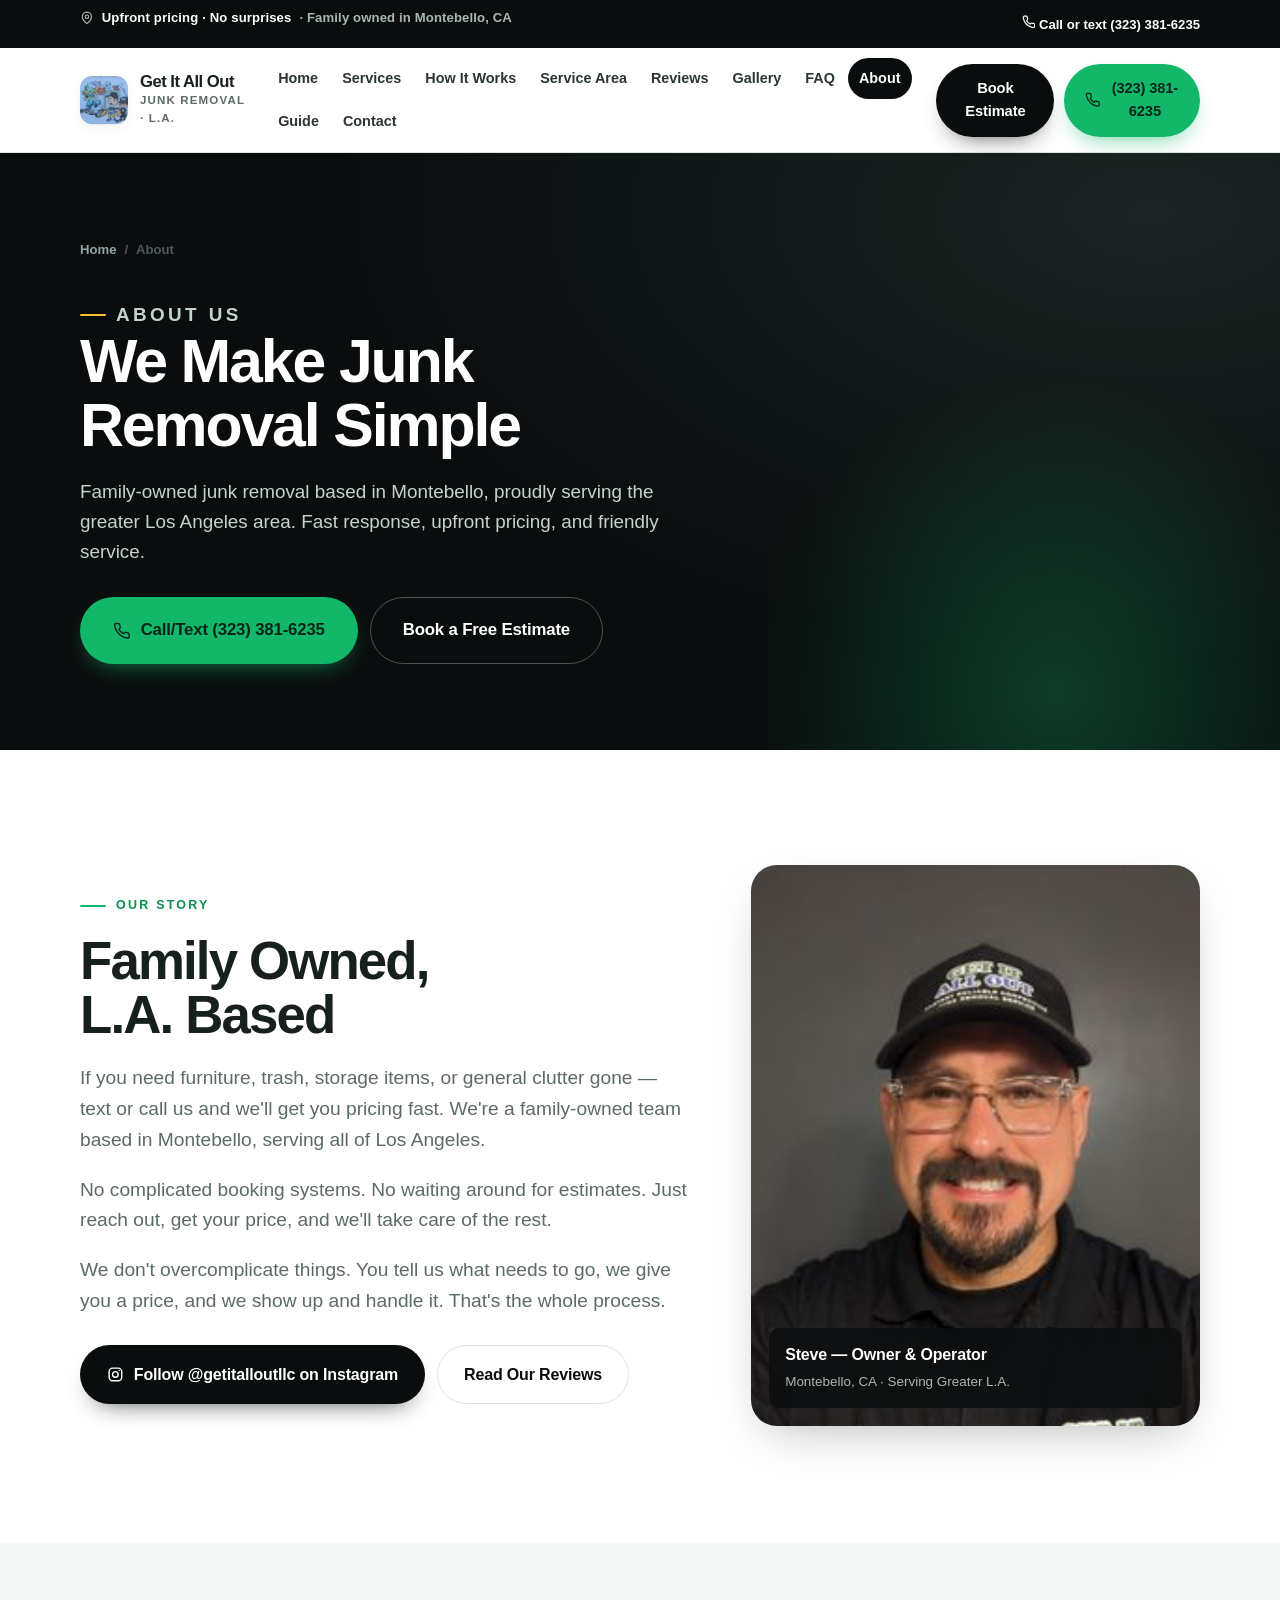
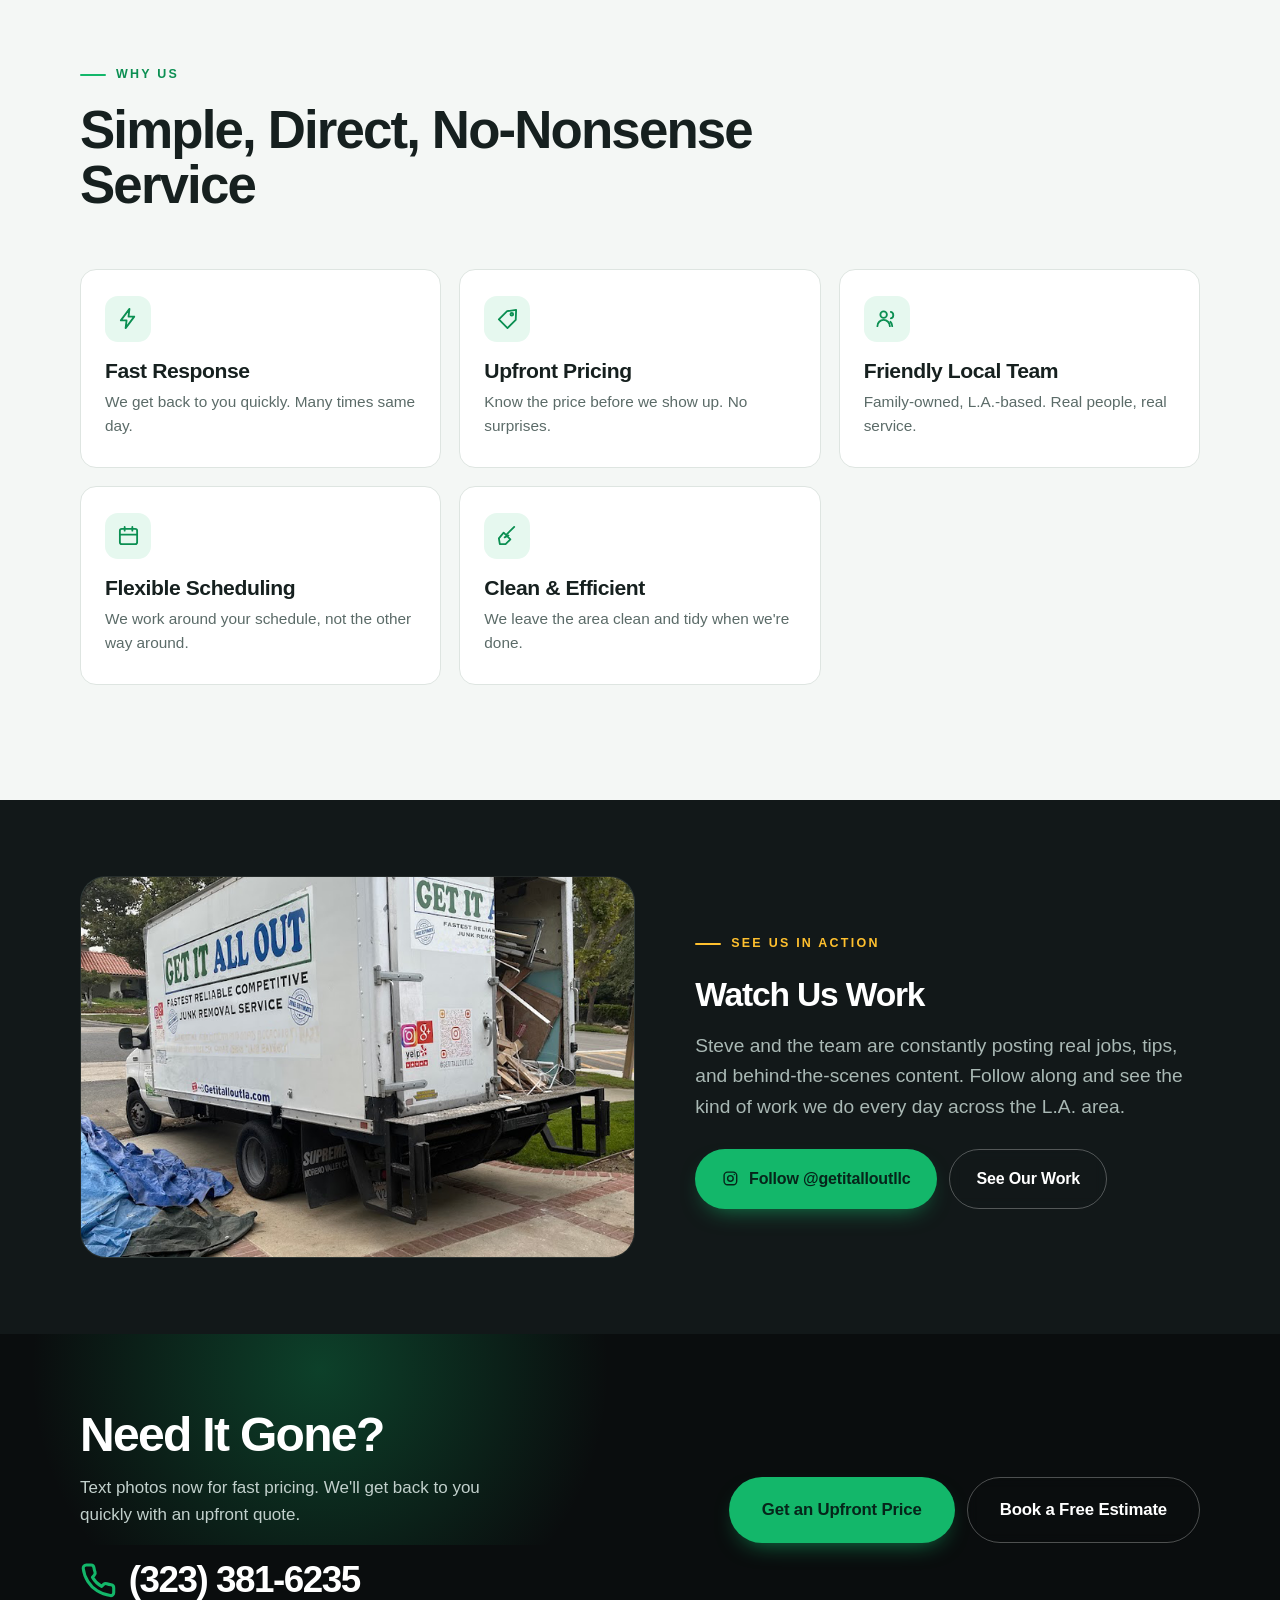
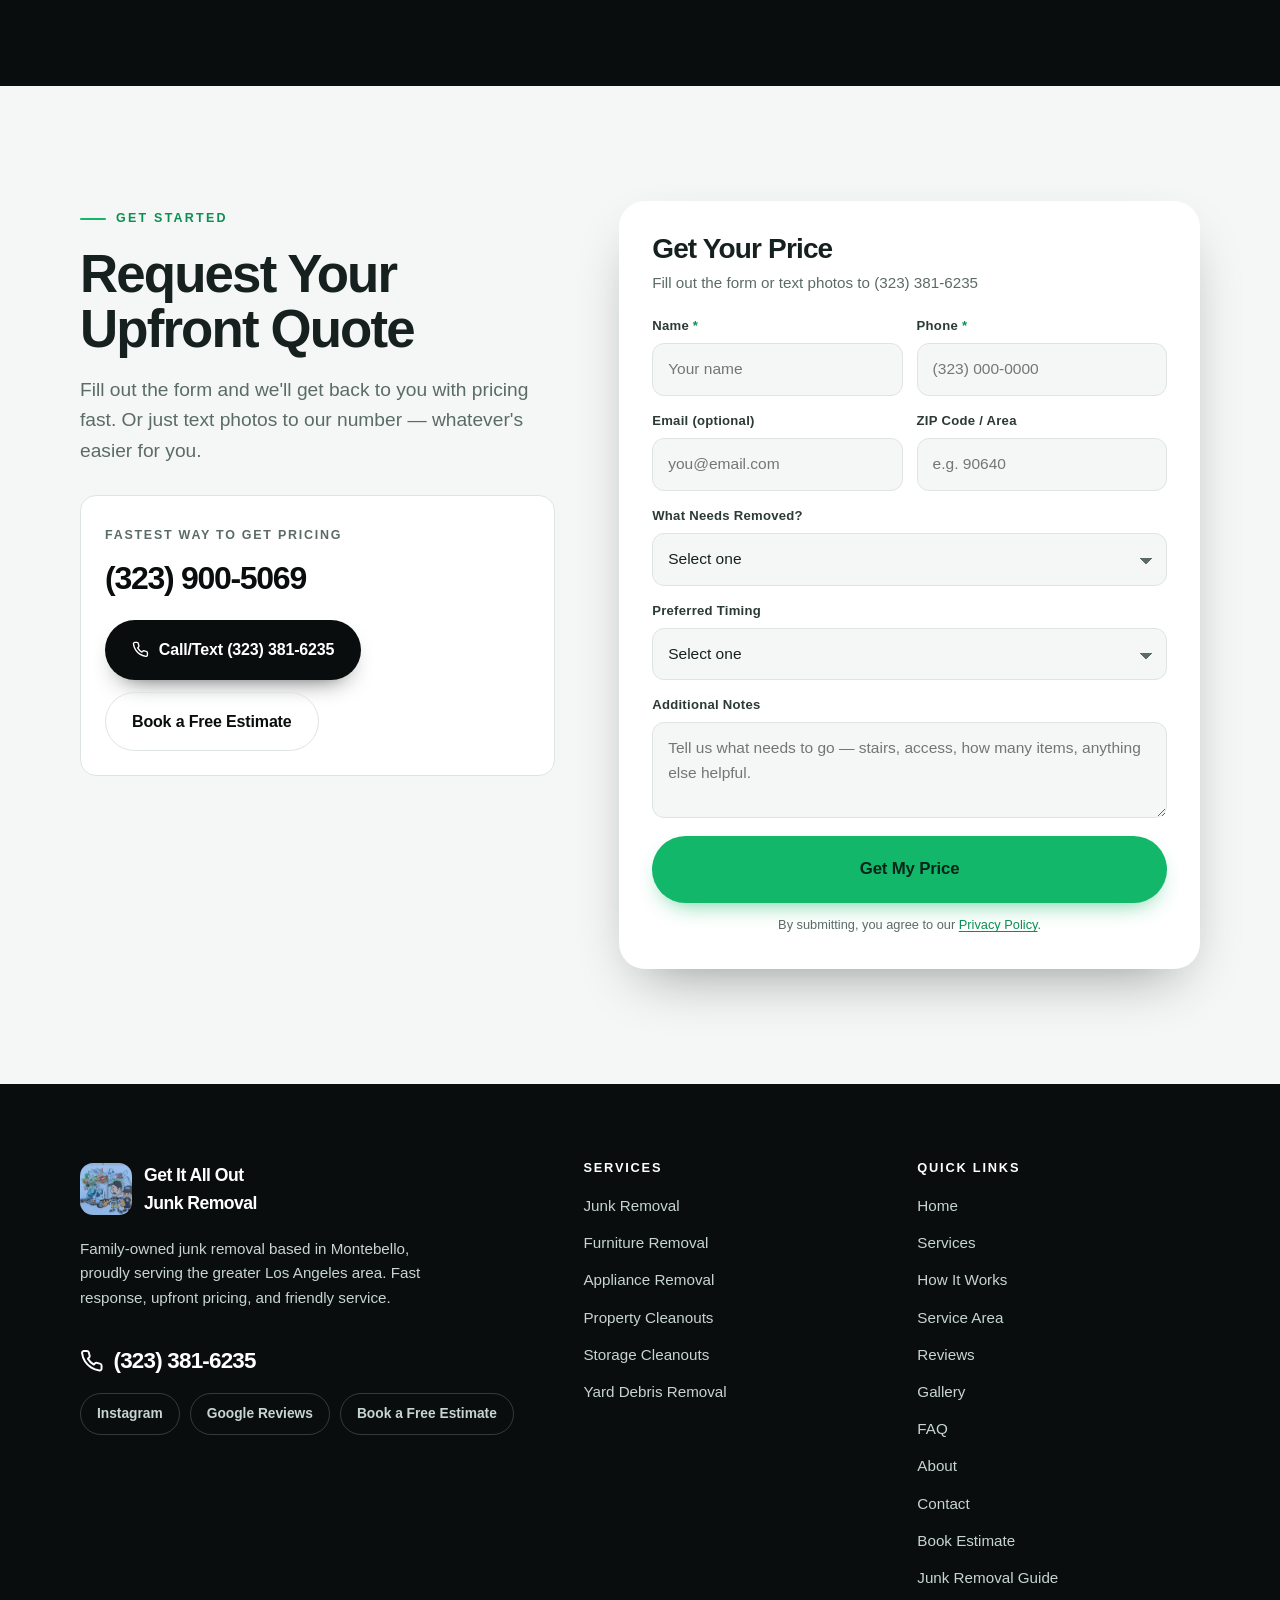
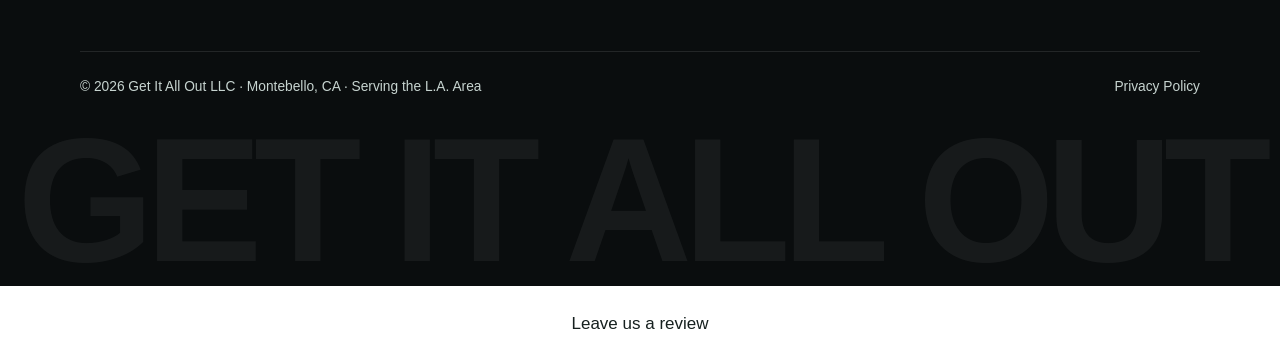
==== commit 05854429: "feat: add review page link" ====
--- a/About/index.html
+++ b/About/index.html
@@ -304,5 +304,9 @@
   </div>
 
   <script src="/assets/js/main.js" defer></script>
+<script src="https://vision.leadrai.com/widget/loader.js" data-lv-widget data-kind="chatbot" data-widget="e979cf3c-0e42-4c9a-8d64-250304d553c1" async></script>
+<script defer src="https://static.cloudflareinsights.com/beacon.min.js" data-cf-beacon='{"token": "0a932598fc5b4cc9baf156d875620bd1"}'></script>
+<script defer data-lv-track src="https://vision.leadrai.com/api/forms/5715522718ffaf05262fbb32a637762d/t.js"></script>
+<p data-lv-review="1" style="text-align:center;margin:24px 0"><a href="/review">Leave us a review</a></p>
 </body>
 </html>
